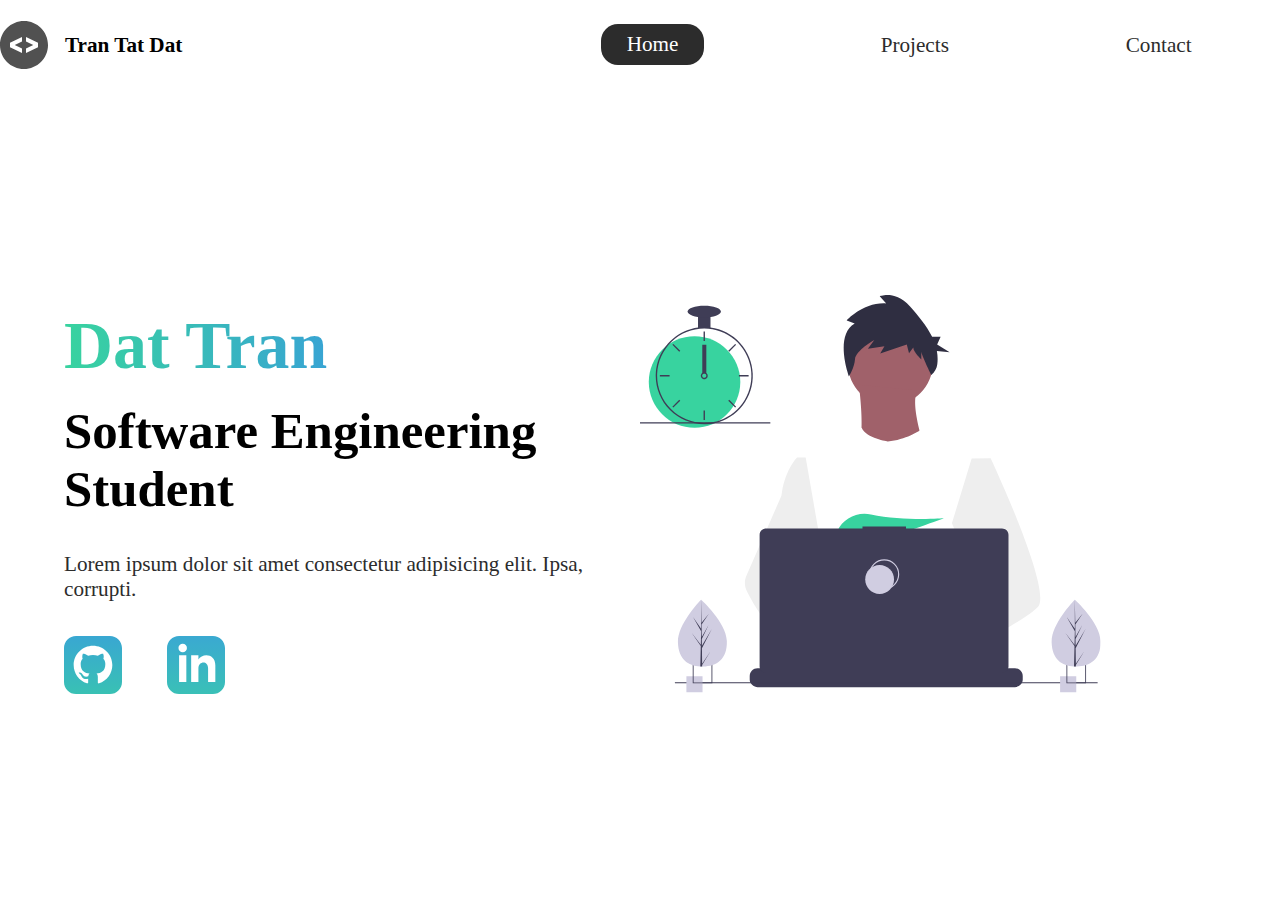
==== index.html @ 170b7b63 "First commit, add all code file" ====
<!DOCTYPE html>
<html lang="en">

<head>
    <meta charset="UTF-8" />
    <meta http-equiv="X-UA-Compatible" content="IE=edge" />
    <meta name="viewport" content="width=device-width, initial-scale=1.0" />
    <meta name="description" content="My portfolio built using HTML, CSS, JS" />
    <meta name="robots" content="index, follow" />
    <link rel="stylesheet" href="assets/styles/style.css" />
    <title>Dat Tran | Portfolio</title>
</head>

<body>
    <header class="main">
        <nav>
            <div class="logo">
                <img src="/assets/icons/code.svg" alt="logo">
                <h1>Tran Tat Dat</h1>
            </div>
            <ul>
                <li><a class="active" href="/">Home</a></li>
                <li><a href="/">Projects</a></li>
                <li><a href="/">Contact</a></li>
            </ul>
        </nav>
    </header>
    <section class="intro">
        <div class="intro-text">
            <h2>Dat Tran</h2>
            <h3>Software Engineering <br> Student</h3>
            <p>Lorem ipsum dolor sit amet consectetur adipisicing elit. Ipsa, corrupti.</p>
            <div class="intro-social">
                <a href=""><img src="/assets/icons/github.svg" alt="github-social-link"></a>
                <a href=""><img src="/assets/icons/linked-in.svg" alt="linkedin-social-link"></a>
            </div>
        </div>
        <div class="intro-images">
            <svg width="799" height="690" viewBox="0 0 799 690" fill="none" xmlns="http://www.w3.org/2000/svg">
                <g id="undraw_dev_productivity_umsq (1) 1" clip-path="url(#clip0)">
                    <path id="Vector"
                        d="M516.92 624.636C516.92 624.636 512.16 626.266 504.42 628.576C487.31 633.706 455.65 642.216 428.82 643.916C405.72 645.396 386.2 641.836 382.63 626.766C381.1 620.286 383.27 614.956 388 610.576C402.12 597.486 439 592.796 468.25 591.186C476.51 590.736 484.15 590.526 490.51 590.446C501.31 590.306 508.39 590.526 508.39 590.526L508.56 591.186L516.92 624.636Z"
                        fill="#A0616A" />
                    <path id="Vector_2"
                        d="M436.99 672.586C418.61 695.346 342.73 647.666 316.19 629.886C310.41 626.016 306.97 623.566 306.97 623.566L331.25 591.186L338.94 580.936C338.94 580.936 345.82 584.586 355.99 590.526C356.36 590.746 356.73 590.966 357.11 591.186C365.88 596.336 376.89 603.066 388 610.576C403.33 620.946 418.83 632.776 428.82 643.916C438.59 654.806 443.08 665.036 436.99 672.586Z"
                        fill="#A0616A" />
                    <g id="me">
                        <path id="Vector_3"
                            d="M434.672 191.952C475.283 191.607 507.926 158.406 507.582 117.795C507.237 77.1832 474.036 44.5403 433.425 44.8847C392.813 45.2291 360.17 78.4303 360.515 119.042C360.859 159.653 394.06 192.296 434.672 191.952Z"
                            fill="#A0616A" />
                        <path id="Vector_4"
                            d="M379.477 155.65C379.477 155.65 394.216 259.972 373.002 271.875C351.787 283.779 499.929 283.588 499.929 283.588C499.929 283.588 466.124 193.284 480.809 165.449L379.477 155.65Z"
                            fill="#A0616A" />
                        <path id="Vector_5"
                            d="M608.101 283.199L596.257 339.402L571.214 458.308L570.49 464.815L562.138 540.138L556.582 590.177L552.857 623.79C528.584 636.526 510.988 645.326 510.988 645.326C510.988 645.326 509.404 637.719 506.871 627.99C489.805 633.265 458.218 642.043 431.404 643.97C441.266 654.777 445.842 664.969 439.817 672.57C421.63 695.485 345.349 648.45 318.659 630.896C318.077 635.158 317.879 639.464 318.068 643.762L297.626 628.314L299.331 592.359L302.206 531.522L305.819 455.229C304.448 451.975 303.294 448.634 302.364 445.228C295.956 423.161 288.032 379.057 281.928 342.067C277.016 312.298 273.302 287.138 272.517 281.785C272.411 281.086 272.358 280.726 272.358 280.726L384.363 230.094C392.509 248.556 429.865 253.809 429.865 253.809C460.756 251.417 484.847 234.913 484.847 234.913L608.101 283.199Z"
                            fill="white" />
                        <path id="Vector_6"
                            d="M372.285 49.3811L358.49 43.9934C358.49 43.9934 386.969 12.1 426.99 14.513L415.635 2.22366C415.635 2.22366 443.04 -9.01799 468.283 19.6674C481.553 34.7467 496.908 52.4737 506.557 72.5077L521.281 72.3829L515.251 85.9663L536.874 99.3152L514.777 97.0719C516.155 104.471 516.421 112.034 515.566 119.511C514.683 126.991 510.928 133.835 505.094 138.598V138.598C505.094 138.598 487.743 103.449 487.696 97.9443L487.813 111.705C487.813 111.705 473.959 99.4371 473.889 91.1807L466.471 100.877L462.593 85.7717L416.475 101.301L423.87 88.8526L395.157 93.2246L406.278 77.9923C406.278 77.9923 373.932 96.1568 372.811 111.304C371.689 126.452 362.299 140.875 362.299 140.875C362.299 140.875 336.213 70.3294 372.285 49.3811Z"
                            fill="#2F2E41" />
                        <path id="Vector_7"
                            d="M690.215 540.422C682.794 548.605 664.338 560.992 641.951 574.422C633.623 579.413 624.757 584.559 615.71 589.676C594.122 601.889 571.514 614.001 552.857 623.79C528.584 636.526 510.988 645.326 510.988 645.326C510.988 645.326 509.403 637.719 506.871 627.99C503.48 614.968 498.397 598.141 493.184 590.715C493.002 590.456 492.82 590.218 492.638 589.979C491.121 588.022 489.601 586.885 488.112 586.897L562.138 540.138L594.127 519.926L570.489 464.814L540.842 395.683L557.908 339.727L575.062 283.479L608.101 283.199C608.101 283.199 619.243 306.985 633.514 340.166C635.647 345.128 637.851 350.299 640.096 355.64C669.469 425.394 706.176 522.836 690.215 540.422Z"
                            fill="#EEEEEE" />
                        <path id="Vector_8"
                            d="M358.123 591.2C355.41 591.212 352.702 591.456 350.029 591.928C327.074 596.073 320.47 616.94 318.659 630.896C318.077 635.158 317.879 639.464 318.068 643.761L297.626 628.314L290.178 622.687C272.316 616.628 256.353 605.733 242.483 592.84C230.449 581.456 219.634 568.849 210.213 555.223C200.831 541.793 192.448 527.692 185.134 513.034C183.094 508.943 181.977 504.454 181.864 499.884C181.751 495.314 182.644 490.775 184.48 486.588L209.154 430.327L245.218 348.098C245.471 346.146 245.752 344.237 246.059 342.371C252.995 300.511 272.367 281.786 272.367 281.786L287.286 281.659L297.778 341.932L310.813 416.815L302.364 445.227L282.839 510.845L302.205 531.522L358.123 591.2Z"
                            fill="#EEEEEE" />
                    </g>
                    <path id="Vector_9"
                        d="M372.877 415.806L385.631 430.686C390.37 429.783 395.319 428.721 400.416 427.529L396.752 415.806L405.71 426.256C459.707 412.975 526.637 387.155 526.637 387.155C526.637 387.155 454.379 392.453 400.428 380.666C376.558 375.451 351.998 387.284 342.202 409.668C336.508 422.679 337.403 433.951 357.596 433.951C364.419 433.835 371.223 433.195 377.949 432.037L372.877 415.806Z"
                        fill="#38D39F" />
                    <path id="Vector_10"
                        d="M663.65 660.386V666.456C663.654 668.122 663.345 669.774 662.74 671.326C662.472 672.018 662.147 672.687 661.77 673.326C660.578 675.326 658.887 676.983 656.862 678.133C654.838 679.283 652.549 679.887 650.22 679.886H203.67C201.342 679.887 199.053 679.283 197.028 678.133C195.003 676.983 193.312 675.326 192.12 673.326C191.743 672.687 191.419 672.018 191.15 671.326C190.546 669.774 190.237 668.122 190.24 666.456V660.386C190.24 658.622 190.587 656.876 191.262 655.246C191.936 653.616 192.926 652.136 194.173 650.888C195.42 649.641 196.901 648.652 198.53 647.977C200.16 647.302 201.906 646.955 203.67 646.956H229.41V644.126C229.41 644.052 229.425 643.979 229.453 643.911C229.481 643.843 229.522 643.782 229.574 643.73C229.626 643.678 229.688 643.636 229.756 643.608C229.824 643.58 229.897 643.566 229.97 643.566H243.4C243.474 643.566 243.547 643.58 243.615 643.608C243.683 643.636 243.745 643.678 243.797 643.73C243.849 643.782 243.89 643.843 243.918 643.911C243.946 643.979 243.96 644.052 243.96 644.126V646.956H252.35V644.126C252.35 644.052 252.365 643.979 252.393 643.911C252.421 643.843 252.462 643.782 252.514 643.73C252.566 643.678 252.628 643.636 252.696 643.608C252.764 643.58 252.837 643.566 252.91 643.566H266.34C266.414 643.566 266.487 643.58 266.555 643.608C266.623 643.636 266.684 643.678 266.736 643.73C266.789 643.782 266.83 643.843 266.858 643.911C266.886 643.979 266.9 644.052 266.9 644.126V646.956H275.3V644.126C275.3 644.052 275.315 643.979 275.343 643.911C275.371 643.843 275.412 643.782 275.464 643.73C275.516 643.678 275.578 643.636 275.646 643.608C275.714 643.58 275.787 643.566 275.86 643.566H289.29C289.364 643.566 289.437 643.58 289.505 643.608C289.573 643.636 289.634 643.678 289.686 643.73C289.739 643.782 289.78 643.843 289.808 643.911C289.836 643.979 289.85 644.052 289.85 644.126V646.956H298.24V644.126C298.24 644.052 298.255 643.979 298.283 643.911C298.311 643.843 298.352 643.782 298.404 643.73C298.456 643.678 298.518 643.636 298.586 643.608C298.654 643.58 298.727 643.566 298.8 643.566H312.23C312.304 643.566 312.377 643.58 312.445 643.608C312.513 643.636 312.574 643.678 312.626 643.73C312.678 643.782 312.72 643.843 312.748 643.911C312.776 643.979 312.79 644.052 312.79 644.126V646.956H321.18V644.126C321.18 644.052 321.194 643.979 321.223 643.911C321.251 643.843 321.292 643.782 321.344 643.73C321.396 643.678 321.458 643.636 321.526 643.608C321.594 643.58 321.667 643.566 321.74 643.566H335.17C335.244 643.566 335.317 643.58 335.385 643.608C335.453 643.636 335.514 643.678 335.566 643.73C335.618 643.782 335.66 643.843 335.688 643.911C335.716 643.979 335.73 644.052 335.73 644.126V646.956H344.13V644.126C344.13 644.052 344.145 643.979 344.173 643.911C344.201 643.843 344.242 643.782 344.294 643.73C344.346 643.678 344.408 643.636 344.476 643.608C344.544 643.58 344.617 643.566 344.69 643.566H358.12C358.194 643.566 358.267 643.58 358.335 643.608C358.403 643.636 358.464 643.678 358.516 643.73C358.569 643.782 358.61 643.843 358.638 643.911C358.666 643.979 358.68 644.052 358.68 644.126V646.956H367.07V644.126C367.07 644.052 367.085 643.979 367.113 643.911C367.141 643.843 367.182 643.782 367.234 643.73C367.286 643.678 367.348 643.636 367.416 643.608C367.484 643.58 367.557 643.566 367.63 643.566H472.83C472.904 643.566 472.977 643.58 473.045 643.608C473.113 643.636 473.174 643.678 473.227 643.73C473.279 643.782 473.32 643.843 473.348 643.911C473.376 643.979 473.39 644.052 473.39 644.126V646.956H481.79V644.126C481.79 644.052 481.804 643.979 481.833 643.911C481.861 643.843 481.902 643.782 481.954 643.73C482.006 643.678 482.068 643.636 482.136 643.608C482.204 643.58 482.277 643.566 482.35 643.566H495.78C495.928 643.567 496.07 643.627 496.175 643.732C496.279 643.836 496.339 643.978 496.34 644.126V646.956H504.73V644.126C504.73 644.052 504.745 643.979 504.773 643.911C504.801 643.843 504.842 643.782 504.894 643.73C504.946 643.678 505.008 643.636 505.076 643.608C505.144 643.58 505.217 643.566 505.29 643.566H518.72C518.794 643.566 518.867 643.58 518.935 643.608C519.003 643.636 519.065 643.678 519.117 643.73C519.169 643.782 519.21 643.843 519.238 643.911C519.266 643.979 519.28 644.052 519.28 644.126V646.956H527.67V644.126C527.67 644.052 527.685 643.979 527.713 643.911C527.741 643.843 527.782 643.782 527.834 643.73C527.886 643.678 527.948 643.636 528.016 643.608C528.084 643.58 528.157 643.566 528.23 643.566H541.66C541.734 643.566 541.807 643.58 541.875 643.608C541.943 643.636 542.005 643.678 542.057 643.73C542.109 643.782 542.15 643.843 542.178 643.911C542.206 643.979 542.22 644.052 542.22 644.126V646.956H550.62V644.126C550.62 644.052 550.635 643.979 550.663 643.911C550.691 643.843 550.732 643.782 550.784 643.73C550.836 643.678 550.898 643.636 550.966 643.608C551.034 643.58 551.107 643.566 551.18 643.566H564.61C564.757 643.568 564.898 643.628 565.001 643.733C565.104 643.837 565.161 643.979 565.16 644.126V646.956H573.56V644.126C573.56 644.052 573.575 643.979 573.603 643.911C573.631 643.843 573.672 643.782 573.724 643.73C573.776 643.678 573.838 643.636 573.906 643.608C573.974 643.58 574.047 643.566 574.12 643.566H587.55C587.624 643.566 587.697 643.58 587.765 643.608C587.833 643.636 587.895 643.678 587.947 643.73C587.999 643.782 588.04 643.843 588.068 643.911C588.096 643.979 588.11 644.052 588.11 644.126V646.956H596.5V644.126C596.5 644.052 596.515 643.979 596.543 643.911C596.571 643.843 596.612 643.782 596.664 643.73C596.716 643.678 596.778 643.636 596.846 643.608C596.914 643.58 596.987 643.566 597.06 643.566H610.49C610.564 643.566 610.637 643.58 610.705 643.608C610.773 643.636 610.835 643.678 610.887 643.73C610.939 643.782 610.98 643.843 611.008 643.911C611.036 643.979 611.05 644.052 611.05 644.126V646.956H650.22C651.984 646.955 653.731 647.302 655.36 647.977C656.99 648.652 658.471 649.641 659.718 650.888C660.965 652.136 661.954 653.616 662.629 655.246C663.304 656.876 663.651 658.622 663.65 660.386Z"
                        fill="#3F3D56" />
                    <path id="Vector_11" d="M793.5 671.326H60.5V673.326H793.5V671.326Z" fill="#3F3D56" />
                    <path id="Vector_12"
                        d="M627.694 404.757H461.251V401.326H385.78V404.757H218.651C215.665 404.757 212.801 405.943 210.69 408.054C208.578 410.166 207.392 413.029 207.392 416.015V643.927C207.392 646.913 208.578 649.776 210.69 651.888C212.801 653.999 215.665 655.185 218.651 655.185H627.694C630.68 655.185 633.544 653.999 635.655 651.888C637.767 649.776 638.953 646.913 638.953 643.927V416.015C638.953 414.537 638.662 413.073 638.096 411.707C637.53 410.341 636.701 409.1 635.655 408.054C634.61 407.009 633.369 406.18 632.003 405.614C630.637 405.048 629.173 404.757 627.694 404.757Z"
                        fill="#3F3D56" />
                    <path id="Vector_13"
                        d="M423.5 509.326C437.307 509.326 448.5 498.133 448.5 484.326C448.5 470.519 437.307 459.326 423.5 459.326C409.693 459.326 398.5 470.519 398.5 484.326C398.5 498.133 409.693 509.326 423.5 509.326Z"
                        stroke="#D0CDE1" stroke-width="2" stroke-miterlimit="10" />
                    <path id="Vector_14"
                        d="M415.5 518.326C429.307 518.326 440.5 507.133 440.5 493.326C440.5 479.519 429.307 468.326 415.5 468.326C401.693 468.326 390.5 479.519 390.5 493.326C390.5 507.133 401.693 518.326 415.5 518.326Z"
                        fill="#D0CDE1" />
                    <path id="Vector_15" d="M108.446 661.223H80.4463V689.223H108.446V661.223Z" fill="#D0CDE1" />
                    <path id="Vector_16"
                        d="M91.4502 639.223V673.223H125.45V639.223H91.4502ZM123.97 671.743H92.9202V640.703H123.97V671.743Z"
                        fill="#3F3D56" />
                    <path id="Vector_17" d="M756.446 661.223H728.446V689.223H756.446V661.223Z" fill="#D0CDE1" />
                    <path id="Vector_18"
                        d="M739.45 639.223V673.223H773.45V639.223H739.45ZM771.97 671.743H740.92V640.703H771.97V671.743Z"
                        fill="#3F3D56" />
                    <path id="Vector_19"
                        d="M94.5802 230.113C138.399 230.113 173.921 194.592 173.921 150.773C173.921 106.955 138.399 71.4326 94.5802 71.4326C50.7617 71.4326 15.2397 106.955 15.2397 150.773C15.2397 194.592 50.7617 230.113 94.5802 230.113Z"
                        fill="#38D39F" />
                    <path id="Vector_20"
                        d="M122.229 56.4899C115.045 55.5763 107.774 55.5763 100.59 56.4899C84.586 58.5913 69.5203 65.2398 57.181 75.6465C44.8417 86.0532 35.7467 99.7813 30.9754 115.202C28.8053 122.229 27.5764 129.514 27.3208 136.864C27.2848 137.886 27.2607 138.92 27.2607 139.954C27.283 162.264 36.1559 183.655 51.932 199.431C67.7082 215.207 89.0989 224.08 111.41 224.103C113.201 224.103 114.992 224.042 116.759 223.934C120.907 223.674 125.03 223.103 129.093 222.227C148.495 218.055 165.798 207.161 177.947 191.468C190.095 175.776 196.308 156.295 195.487 136.467C194.665 116.638 186.863 97.738 173.459 83.1039C160.054 68.4698 141.909 59.0435 122.229 56.4899H122.229ZM137.748 217.347H137.736C130.959 219.659 123.905 221.062 116.759 221.518C114.992 221.638 113.201 221.698 111.41 221.698C89.7377 221.672 68.961 213.051 53.6367 197.727C38.3123 182.402 29.6914 161.626 29.6649 139.954C29.6649 138.92 29.689 137.886 29.725 136.864C30.5514 115.744 39.5156 95.7617 54.7411 81.1008C69.9666 66.44 90.273 58.237 111.41 58.2089C130.776 58.21 149.513 65.0865 164.283 77.6131C179.052 90.1398 188.895 107.503 192.057 126.61C195.219 145.716 191.496 165.325 181.55 181.942C171.604 198.559 156.081 211.106 137.748 217.347H137.748Z"
                        fill="#3F3D56" />
                    <path id="Vector_21" d="M112.612 63.0176H110.208V79.8474H112.612V63.0176Z" fill="#3F3D56" />
                    <path id="Vector_22"
                        d="M57.8578 84.7018L56.1577 86.4019L68.0582 98.3023L69.7582 96.6022L57.8578 84.7018Z"
                        fill="#3F3D56" />
                    <path id="Vector_23" d="M34.4736 138.751V141.156H51.3034V138.751H34.4736Z" fill="#3F3D56" />
                    <path id="Vector_24"
                        d="M56.1578 193.506L57.8579 195.206L69.7584 183.306L68.0583 181.606L56.1578 193.506Z"
                        fill="#3F3D56" />
                    <path id="Vector_25"
                        d="M153.062 96.6022L154.762 98.3022L166.662 86.4018L164.962 84.7017L153.062 96.6022Z"
                        fill="#3F3D56" />
                    <path id="Vector_26" d="M171.516 138.751V141.156H188.346V138.751H171.516Z" fill="#3F3D56" />
                    <path id="Vector_27"
                        d="M154.762 181.605L153.062 183.305L164.962 195.206L166.662 193.506L154.762 181.605Z"
                        fill="#3F3D56" />
                    <path id="Vector_28" d="M112.612 200.06H110.208V216.89H112.612V200.06Z" fill="#3F3D56" />
                    <path id="Vector_29"
                        d="M115.016 135.145C113.976 134.365 112.711 133.943 111.41 133.943C110.11 133.943 108.844 134.365 107.804 135.145C107.091 135.686 106.505 136.375 106.085 137.165C105.552 138.181 105.322 139.329 105.421 140.473C105.52 141.616 105.944 142.707 106.644 143.617C107.343 144.527 108.288 145.218 109.368 145.608C110.447 145.997 111.616 146.07 112.735 145.817C113.855 145.564 114.878 144.996 115.685 144.179C116.492 143.363 117.048 142.333 117.288 141.21C117.528 140.088 117.441 138.92 117.039 137.846C116.636 136.771 115.935 135.834 115.017 135.145H115.016ZM111.41 143.56C110.454 143.557 109.539 143.176 108.863 142.501C108.187 141.825 107.807 140.909 107.804 139.954C107.808 139.224 108.03 138.513 108.441 137.91C108.793 137.4 109.271 136.989 109.828 136.718C110.386 136.446 111.004 136.323 111.623 136.361C112.241 136.398 112.84 136.594 113.361 136.931C113.881 137.267 114.307 137.732 114.595 138.281C114.883 138.83 115.025 139.444 115.007 140.063C114.989 140.683 114.811 141.287 114.491 141.818C114.17 142.349 113.719 142.788 113.179 143.093C112.639 143.398 112.03 143.559 111.41 143.56V143.56Z"
                        fill="#3F3D56" />
                    <path id="Vector_30" d="M122.229 35.3687H100.591V57.007H122.229V35.3687Z" fill="#3F3D56" />
                    <path id="Vector_31"
                        d="M111.41 38.9748C127.344 38.9748 140.261 34.4 140.261 28.7567C140.261 23.1134 127.344 18.5386 111.41 18.5386C95.4757 18.5386 82.5586 23.1134 82.5586 28.7567C82.5586 34.4 95.4757 38.9748 111.41 38.9748Z"
                        fill="#3F3D56" />
                    <path id="clock-arrow" d="M115 86H108V135H115V86Z" fill="#3F3D56" />
                    <path id="Vector_32" d="M226 220.44H0V222.844H226V220.44Z" fill="#3F3D56" />
                    <g id="plant-left">
                        <path id="Vector_33"
                            d="M150.594 599.754C151.527 631.704 132.858 643.413 109.43 644.097C108.886 644.113 108.344 644.123 107.805 644.126C106.719 644.135 105.643 644.117 104.577 644.072C83.3891 643.193 66.6172 631.945 65.7495 602.232C64.8515 571.482 103.018 531.529 105.882 528.574L105.887 528.571C105.996 528.458 106.052 528.402 106.052 528.402C106.052 528.402 149.661 567.807 150.594 599.754Z"
                            fill="#D0CDE1" />
                        <path id="Vector_34"
                            d="M107.744 639.255L122.626 617.124L107.774 641.636L107.805 644.126C106.719 644.135 105.643 644.117 104.577 644.072L105.315 612.06L105.295 611.813L105.322 611.766L105.393 608.741L89.0952 585.078L105.374 606.477L105.432 607.116L105.989 582.93L91.9122 558.397L106.029 578.681L105.882 528.574L105.882 528.407L105.887 528.571L106.821 568.062L119.651 552.021L106.863 571.464L107.143 593.098L118.949 571.984L107.187 596.279L107.343 608.308L124.512 578.897L107.395 612.505L107.744 639.255Z"
                            fill="#3F3D56" />
                    </g>
                    <g id="plant-right">
                        <path id="Vector_35"
                            d="M798.594 599.754C799.527 631.704 780.858 643.413 757.43 644.097C756.886 644.113 756.344 644.123 755.805 644.126C754.719 644.135 753.643 644.117 752.577 644.072C731.389 643.193 714.617 631.945 713.749 602.232C712.851 571.482 751.018 531.529 753.882 528.574L753.887 528.571C753.996 528.458 754.052 528.402 754.052 528.402C754.052 528.402 797.661 567.807 798.594 599.754Z"
                            fill="#D0CDE1" />
                        <path id="Vector_36"
                            d="M755.744 639.255L770.626 617.124L755.774 641.636L755.805 644.126C754.719 644.135 753.643 644.117 752.577 644.072L753.315 612.06L753.295 611.813L753.323 611.766L753.393 608.741L737.095 585.078L753.374 606.477L753.432 607.116L753.989 582.93L739.912 558.397L754.029 578.681L753.882 528.574L753.882 528.407L753.887 528.571L754.821 568.062L767.651 552.021L754.864 571.464L755.143 593.098L766.949 571.984L755.187 596.279L755.343 608.308L772.512 578.897L755.395 612.505L755.744 639.255Z"
                            fill="#3F3D56" />
                    </g>
                </g>
                <defs>
                    <clipPath id="clip0">
                        <rect width="798.627" height="689.223" fill="white" />
                    </clipPath>
                </defs>
            </svg>
            <img class="splash" src="/assets/img/splash.svg" alt="">
        </div>
    </section>
</body>

</html>
---- assets/styles/style.css ----
/* Global Styles */
* {
  -webkit-box-sizing: border-box;
          box-sizing: border-box;
  margin: 0;
  padding: 0;
}

html {
  font-size: 62.5%;
}

body {
  -webkit-animation: opening 1s ease-in-out;
          animation: opening 1s ease-in-out;
}

h1 {
  font-size: 2.5rem;
}

h2 {
  font-size: 4rem;
}

h3 {
  font-size: 2.5rem;
}

h4,
h5 {
  font-size: 2rem;
}

li,
button,
label,
input,
a,
p {
  font-size: 2.5rem;
}

ul {
  list-style: none;
}

a {
  color: #2c2c2c;
  text-decoration: none;
}

.main-head {
  width: 95%;
  margin: 0 0 0 auto;
}

nav {
  display: -webkit-box;
  display: -ms-flexbox;
  display: flex;
  -webkit-box-orient: horizontal;
  -webkit-box-direction: normal;
      -ms-flex-direction: row;
          flex-direction: row;
  -webkit-box-align: center;
      -ms-flex-align: center;
          align-items: center;
  -webkit-box-pack: justify;
      -ms-flex-pack: justify;
          justify-content: space-between;
  min-height: 10vh;
  width: 60%;
  -ms-flex-wrap: wrap;
      flex-wrap: wrap;
}

nav .logo {
  display: -webkit-box;
  display: -ms-flexbox;
  display: flex;
  -webkit-box-orient: horizontal;
  -webkit-box-direction: normal;
      -ms-flex-direction: row;
          flex-direction: row;
  -webkit-box-align: center;
      -ms-flex-align: center;
          align-items: center;
  -webkit-box-pack: start;
      -ms-flex-pack: start;
          justify-content: flex-start;
  -webkit-box-flex: 1;
      -ms-flex: 1 1 10rem;
          flex: 1 1 10rem;
}

nav .logo h1 {
  margin: 2rem;
}

nav ul {
  display: -webkit-box;
  display: -ms-flexbox;
  display: flex;
  -webkit-box-orient: horizontal;
  -webkit-box-direction: normal;
      -ms-flex-direction: row;
          flex-direction: row;
  -webkit-box-align: center;
      -ms-flex-align: center;
          align-items: center;
  -ms-flex-pack: distribute;
      justify-content: space-around;
  -webkit-box-flex: 1;
      -ms-flex: 1 1 40rem;
          flex: 1 1 40rem;
}

.intro {
  min-height: 90vh;
  width: 90%;
  margin: auto;
  -ms-flex-wrap: wrap;
      flex-wrap: wrap;
  display: -webkit-box;
  display: -ms-flexbox;
  display: flex;
  -webkit-box-orient: horizontal;
  -webkit-box-direction: normal;
      -ms-flex-direction: row;
          flex-direction: row;
  -webkit-box-align: center;
      -ms-flex-align: center;
          align-items: center;
  -webkit-box-pack: justify;
      -ms-flex-pack: justify;
          justify-content: space-between;
}

.intro h2 {
  font-size: 8rem;
  padding-top: 2rem;
  background: -webkit-gradient(linear, left top, right top, from(#38d39f), to(#38a4d3));
  background: linear-gradient(left, #38d39f, #38a4d3);
  background-clip: text;
  -webkit-text-fill-color: transparent;
  display: inline-block;
}

.intro h3 {
  font-size: 6rem;
  padding: 2rem 0rem;
}

.intro p {
  padding-top: 2rem;
  color: #2c2c2c;
}

.splash {
  position: absolute;
  top: 0%;
  right: 0%;
  height: 100%;
  z-index: -1;
}

.intro-social {
  margin-top: 4rem;
}

.intro-social a {
  margin-right: 5rem;
}

.active {
  background: #2c2c2c;
  color: white;
  padding: 1rem 3rem;
  border-radius: 2rem;
}

.intro-text,
.intro-images {
  -webkit-box-flex: 1;
      -ms-flex: 1 1 40rem;
          flex: 1 1 40rem;
}

#plant-left {
  -webkit-animation: plant 1.5s ease infinite alternate;
          animation: plant 1.5s ease infinite alternate;
}

#plant-right {
  -webkit-animation: plant 1.5s ease infinite alternate 0.5s;
          animation: plant 1.5s ease infinite alternate 0.5s;
}

#me {
  -webkit-animation: me 1.5s ease infinite alternate;
          animation: me 1.5s ease infinite alternate;
  -webkit-transform-origin: bottom;
          transform-origin: bottom;
}

#clock-arrow {
  -webkit-animation: clock 5s infinite linear;
          animation: clock 5s infinite linear;
  -webkit-transform-origin: bottom;
          transform-origin: bottom;
  transform-box: fill-box;
}

@-webkit-keyframes plant {
  from {
    -webkit-transform: translateY(0%);
            transform: translateY(0%);
  }
  to {
    -webkit-transform: translateY(-10%);
            transform: translateY(-10%);
  }
}

@keyframes plant {
  from {
    -webkit-transform: translateY(0%);
            transform: translateY(0%);
  }
  to {
    -webkit-transform: translateY(-10%);
            transform: translateY(-10%);
  }
}

@-webkit-keyframes me {
  from {
    -webkit-transform: rotateZ(-3deg);
            transform: rotateZ(-3deg);
  }
  to {
    -webkit-transform: rotateZ(3deg);
            transform: rotateZ(3deg);
  }
}

@keyframes me {
  from {
    -webkit-transform: rotateZ(-3deg);
            transform: rotateZ(-3deg);
  }
  to {
    -webkit-transform: rotateZ(3deg);
            transform: rotateZ(3deg);
  }
}

@-webkit-keyframes clock {
  from {
    -webkit-transform: rotateZ(0deg);
            transform: rotateZ(0deg);
  }
  to {
    -webkit-transform: rotateZ(360deg);
            transform: rotateZ(360deg);
  }
}

@keyframes clock {
  from {
    -webkit-transform: rotateZ(0deg);
            transform: rotateZ(0deg);
  }
  to {
    -webkit-transform: rotateZ(360deg);
            transform: rotateZ(360deg);
  }
}

@media screen and (max-width: 1332px) {
  html {
    font-size: 53%;
  }
  .splash {
    display: none;
  }
  svg {
    width: 80%;
  }
  nav {
    width: 100%;
  }
}

@media screen and (max-width: 754px) {
  html {
    font-size: 45%;
  }
  .main-head {
    width: 100%;
  }
  svg {
    height: 60%;
  }
  nav .logo {
    display: -webkit-box;
    display: -ms-flexbox;
    display: flex;
    -webkit-box-orient: vertical;
    -webkit-box-direction: normal;
        -ms-flex-direction: column;
            flex-direction: column;
    -webkit-box-align: center;
        -ms-flex-align: center;
            align-items: center;
    -webkit-box-pack: center;
        -ms-flex-pack: center;
            justify-content: center;
    -webkit-box-flex: 1;
        -ms-flex: 1 1 20rem;
            flex: 1 1 20rem;
    margin-top: 2rem;
  }
  nav ul {
    -webkit-box-flex: 1;
        -ms-flex: 1 1 60rem;
            flex: 1 1 60rem;
    margin: 2rem 0rem;
  }
}
/*# sourceMappingURL=style.css.map */
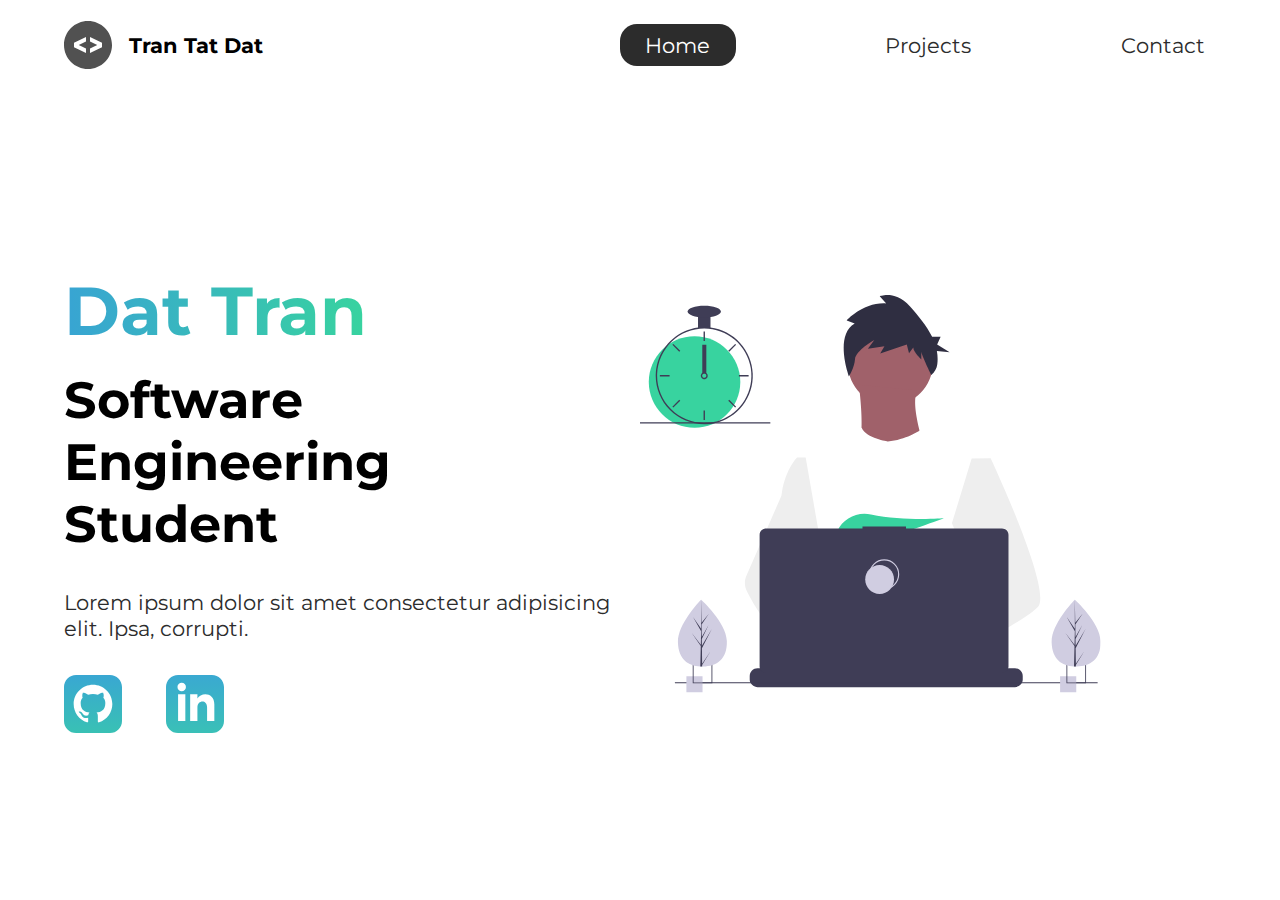
==== commit 7c0c0d80: "Add fonts, fix header issues" ====
--- a/index.html
+++ b/index.html
@@ -7,12 +7,14 @@
     <meta name="viewport" content="width=device-width, initial-scale=1.0" />
     <meta name="description" content="My portfolio built using HTML, CSS, JS" />
     <meta name="robots" content="index, follow" />
+    <link rel="preconnect" href="https://fonts.gstatic.com">
+    <link href="https://fonts.googleapis.com/css2?family=Montserrat:wght@400;500&display=swap" rel="stylesheet">
     <link rel="stylesheet" href="assets/styles/style.css" />
     <title>Dat Tran | Portfolio</title>
 </head>
 
 <body>
-    <header class="main">
+    <header class="main-head">
         <nav>
             <div class="logo">
                 <img src="/assets/icons/code.svg" alt="logo">
--- a/assets/styles/style.css
+++ b/assets/styles/style.css
@@ -11,6 +11,7 @@
 }
 
 body {
+  font-family: 'Montserrat', sans-serif;
   -webkit-animation: opening 1s ease-in-out;
           animation: opening 1s ease-in-out;
 }
@@ -63,12 +64,12 @@
   -webkit-box-direction: normal;
       -ms-flex-direction: row;
           flex-direction: row;
-  -webkit-box-align: center;
-      -ms-flex-align: center;
-          align-items: center;
-  -webkit-box-pack: justify;
-      -ms-flex-pack: justify;
-          justify-content: space-between;
+  -webkit-box-align: space-between;
+      -ms-flex-align: space-between;
+          align-items: space-between;
+  -webkit-box-pack: center;
+      -ms-flex-pack: center;
+          justify-content: center;
   min-height: 10vh;
   width: 60%;
   -ms-flex-wrap: wrap;
@@ -140,8 +141,8 @@
 .intro h2 {
   font-size: 8rem;
   padding-top: 2rem;
-  background: -webkit-gradient(linear, left top, right top, from(#38d39f), to(#38a4d3));
-  background: linear-gradient(left, #38d39f, #38a4d3);
+  background: -webkit-gradient(linear, right top, left top, from(#38d39f), to(#38a4d3));
+  background: linear-gradient(right, #38d39f, #38a4d3);
   background-clip: text;
   -webkit-text-fill-color: transparent;
   display: inline-block;
@@ -328,5 +329,30 @@
             flex: 1 1 60rem;
     margin: 2rem 0rem;
   }
+  .intro-text {
+    margin-top: 5rem;
+    text-align: center;
+  }
+  .intro-images {
+    text-align: center;
+  }
+  .intro-social {
+    display: -webkit-box;
+    display: -ms-flexbox;
+    display: flex;
+    -webkit-box-orient: horizontal;
+    -webkit-box-direction: normal;
+        -ms-flex-direction: row;
+            flex-direction: row;
+    -webkit-box-align: center;
+        -ms-flex-align: center;
+            align-items: center;
+    -webkit-box-pack: center;
+        -ms-flex-pack: center;
+            justify-content: center;
+  }
+  .intro-social a {
+    margin: 2rem;
+  }
 }
 /*# sourceMappingURL=style.css.map */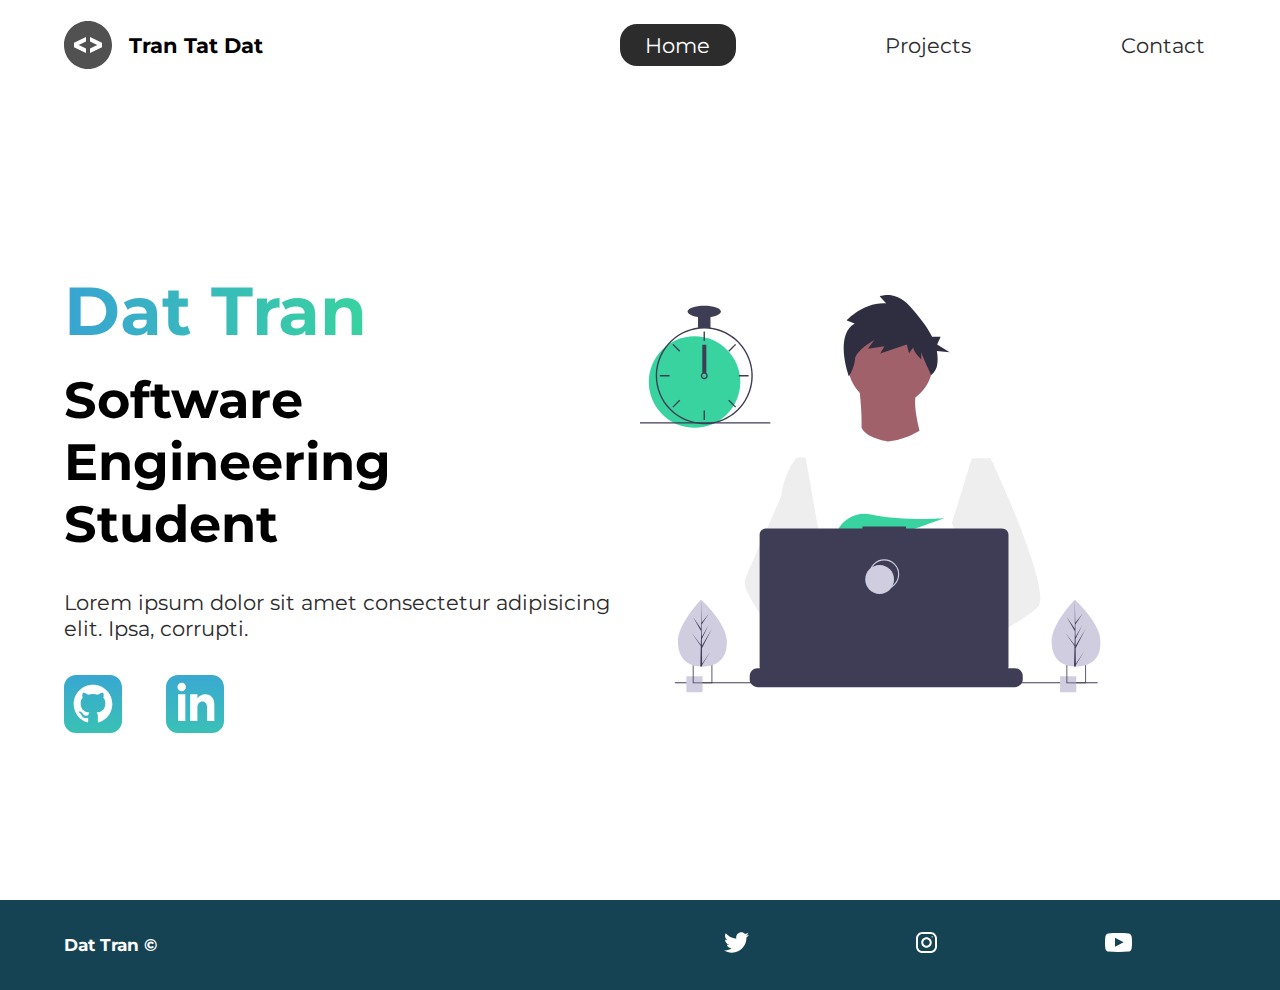
==== commit c4a4e7e1: "Add footer section" ====
--- a/index.html
+++ b/index.html
@@ -22,8 +22,8 @@
             </div>
             <ul>
                 <li><a class="active" href="/">Home</a></li>
-                <li><a href="/">Projects</a></li>
-                <li><a href="/">Contact</a></li>
+                <li><a href="./projects/">Projects</a></li>
+                <li><a href="./contact/">Contact</a></li>
             </ul>
         </nav>
     </header>
@@ -147,6 +147,14 @@
             <img class="splash" src="/assets/img/splash.svg" alt="">
         </div>
     </section>
+    <footer>
+        <h4>Dat Tran &copy;</h4>
+        <ul>
+            <li><a href="#"><img src="../assets/icons/twitter 1.svg" alt="twitter-social-link"></a></li>
+            <li><a href="#"><img src="../assets/icons/instagram 1.svg" alt="instagram-social-link"></a></li>
+            <li><a href="#"><img src="../assets/icons/youtube-symbol 1.svg" alt="youtube-social-link"></a></li>
+        </ul>
+    </footer>
 </body>
 
 </html>--- a/assets/styles/style.css
+++ b/assets/styles/style.css
@@ -277,6 +277,150 @@
     -webkit-transform: rotateZ(360deg);
             transform: rotateZ(360deg);
   }
+}
+
+.projects {
+  width: 90%;
+  margin: auto;
+  min-height: 90vh;
+  display: -webkit-box;
+  display: -ms-flexbox;
+  display: flex;
+  -webkit-box-orient: horizontal;
+  -webkit-box-direction: normal;
+      -ms-flex-direction: row;
+          flex-direction: row;
+  -webkit-box-align: center;
+      -ms-flex-align: center;
+          align-items: center;
+  -webkit-box-pack: justify;
+      -ms-flex-pack: justify;
+          justify-content: space-between;
+  text-align: center;
+  -ms-flex-wrap: wrap;
+      flex-wrap: wrap;
+  margin-bottom: 6rem;
+}
+
+.projects h2 {
+  margin: 5rem;
+}
+
+.travelly,
+.elena-joy {
+  -webkit-box-flex: 1;
+      -ms-flex: 1 1 40rem;
+          flex: 1 1 40rem;
+  margin: 2rem;
+}
+
+.form-section {
+  min-height: 80vh;
+  display: -webkit-box;
+  display: -ms-flexbox;
+  display: flex;
+  -webkit-box-orient: horizontal;
+  -webkit-box-direction: normal;
+      -ms-flex-direction: row;
+          flex-direction: row;
+  -webkit-box-align: center;
+      -ms-flex-align: center;
+          align-items: center;
+  -webkit-box-pack: center;
+      -ms-flex-pack: center;
+          justify-content: center;
+  margin-top: 3rem;
+}
+
+.form-section form {
+  padding: 3rem 10rem;
+  -webkit-box-shadow: 0px 10px 10px rgba(0, 0, 0, 0.2), 0px 20px 40px rgba(0, 0, 0, 0.2);
+          box-shadow: 0px 10px 10px rgba(0, 0, 0, 0.2), 0px 20px 40px rgba(0, 0, 0, 0.2);
+  display: -webkit-box;
+  display: -ms-flexbox;
+  display: flex;
+  -webkit-box-orient: vertical;
+  -webkit-box-direction: normal;
+      -ms-flex-direction: column;
+          flex-direction: column;
+  -webkit-box-align: center;
+      -ms-flex-align: center;
+          align-items: center;
+  -webkit-box-pack: center;
+      -ms-flex-pack: center;
+          justify-content: center;
+  border-radius: 2rem;
+}
+
+.form-section form input,
+.form-section form textarea {
+  margin: 2rem;
+}
+
+.form-section form input:focus,
+.form-section form textarea:focus {
+  outline: 2px solid black;
+}
+
+.form-section form textarea {
+  font-family: "Monserat", sans-serif;
+  font-size: 2rem;
+}
+
+.form-section form button {
+  width: 100%;
+  padding: 2rem;
+  background: #154353;
+  color: white;
+  border: none;
+}
+
+.form-section form button:focus {
+  background: #446579;
+}
+
+footer {
+  background: #154353;
+  color: white;
+  min-height: 10vh;
+  padding: 0% 5%;
+  display: -webkit-box;
+  display: -ms-flexbox;
+  display: flex;
+  -webkit-box-orient: horizontal;
+  -webkit-box-direction: normal;
+      -ms-flex-direction: row;
+          flex-direction: row;
+  -webkit-box-align: center;
+      -ms-flex-align: center;
+          align-items: center;
+  -webkit-box-pack: start;
+      -ms-flex-pack: start;
+          justify-content: flex-start;
+}
+
+footer h4 {
+  -webkit-box-flex: 1;
+      -ms-flex: 1 1 40rem;
+          flex: 1 1 40rem;
+}
+
+footer ul {
+  -webkit-box-flex: 1;
+      -ms-flex: 1 1 40rem;
+          flex: 1 1 40rem;
+  display: -webkit-box;
+  display: -ms-flexbox;
+  display: flex;
+  -webkit-box-orient: horizontal;
+  -webkit-box-direction: normal;
+      -ms-flex-direction: row;
+          flex-direction: row;
+  -webkit-box-align: center;
+      -ms-flex-align: center;
+          align-items: center;
+  -ms-flex-pack: distribute;
+      justify-content: space-around;
 }
 
 @media screen and (max-width: 1332px) {
@@ -354,5 +498,20 @@
   .intro-social a {
     margin: 2rem;
   }
+  .elena-joy,
+  .travelly {
+    -webkit-box-flex: 1;
+        -ms-flex: 1 1 50rem;
+            flex: 1 1 50rem;
+  }
+  .elena-joy img,
+  .travelly img {
+    width: 100%;
+    height: 100%;
+  }
+  form {
+    padding: 0;
+    width: 100%;
+  }
 }
 /*# sourceMappingURL=style.css.map */